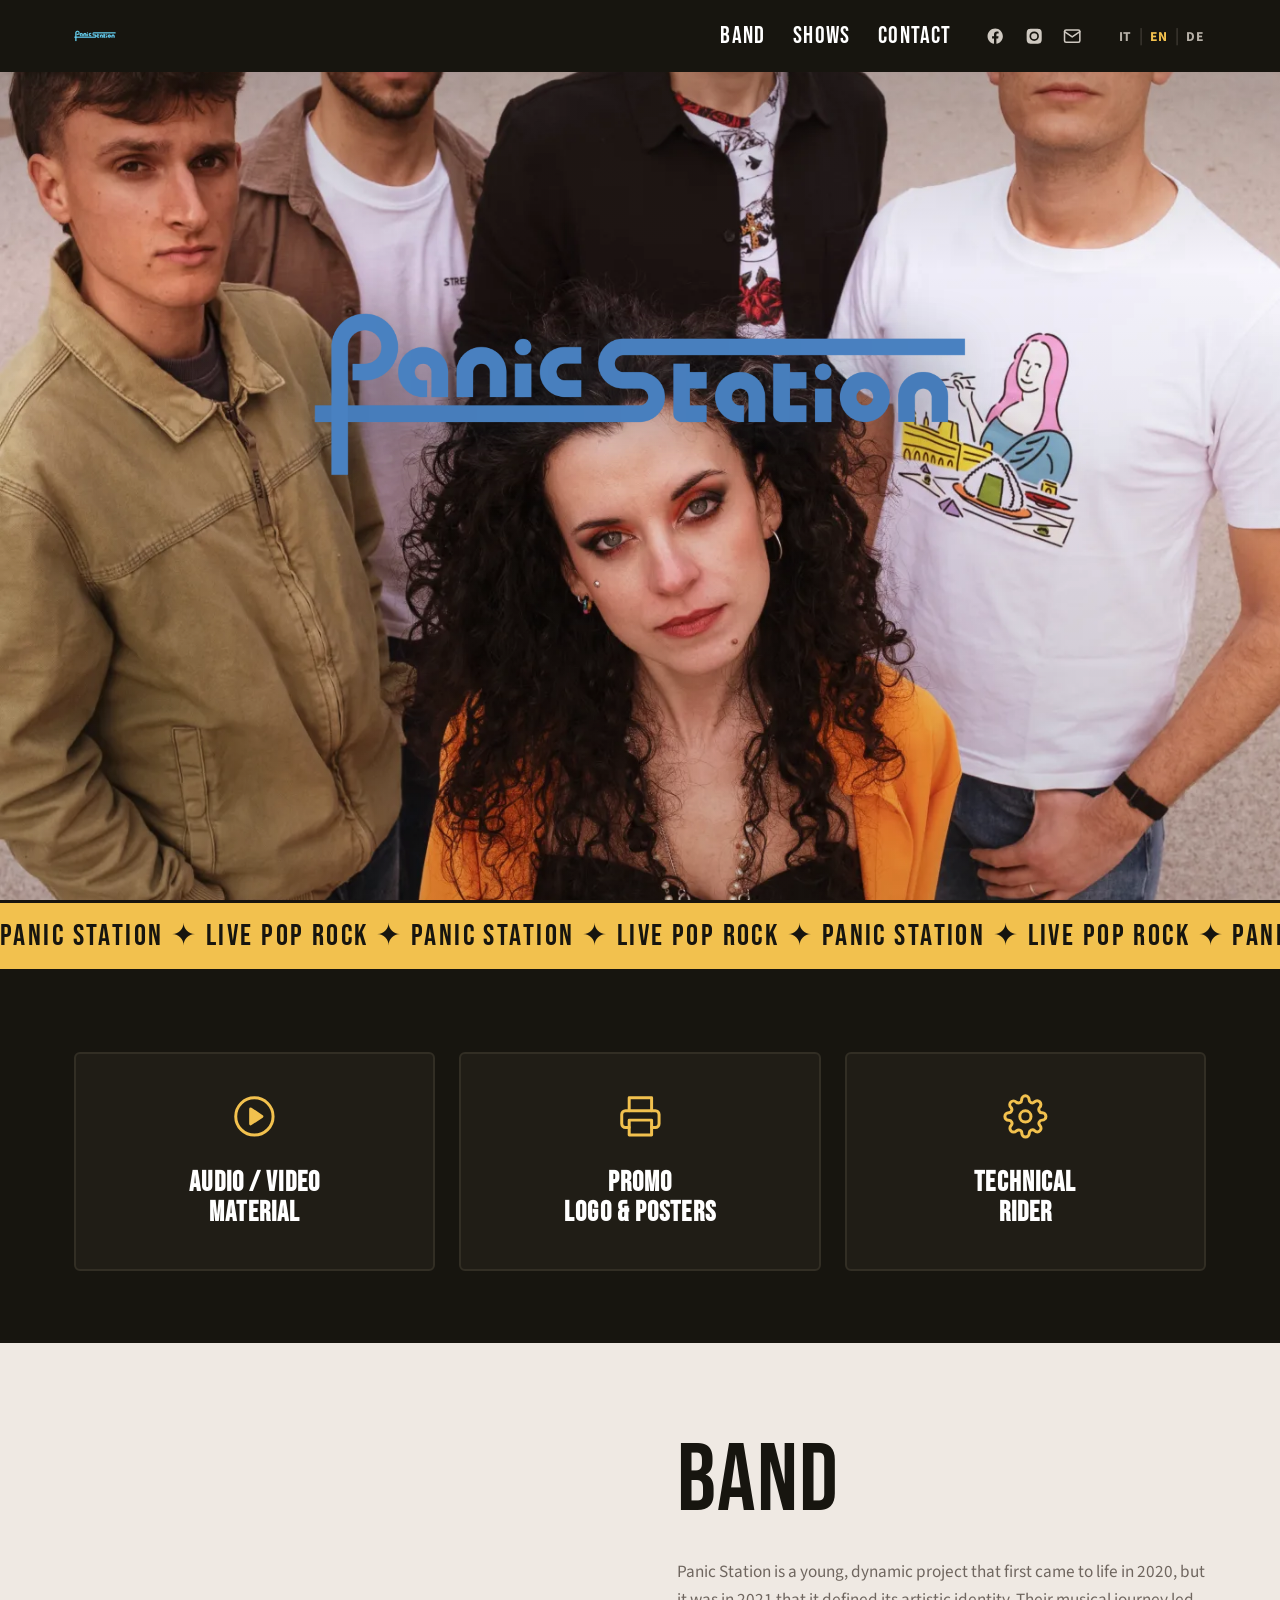
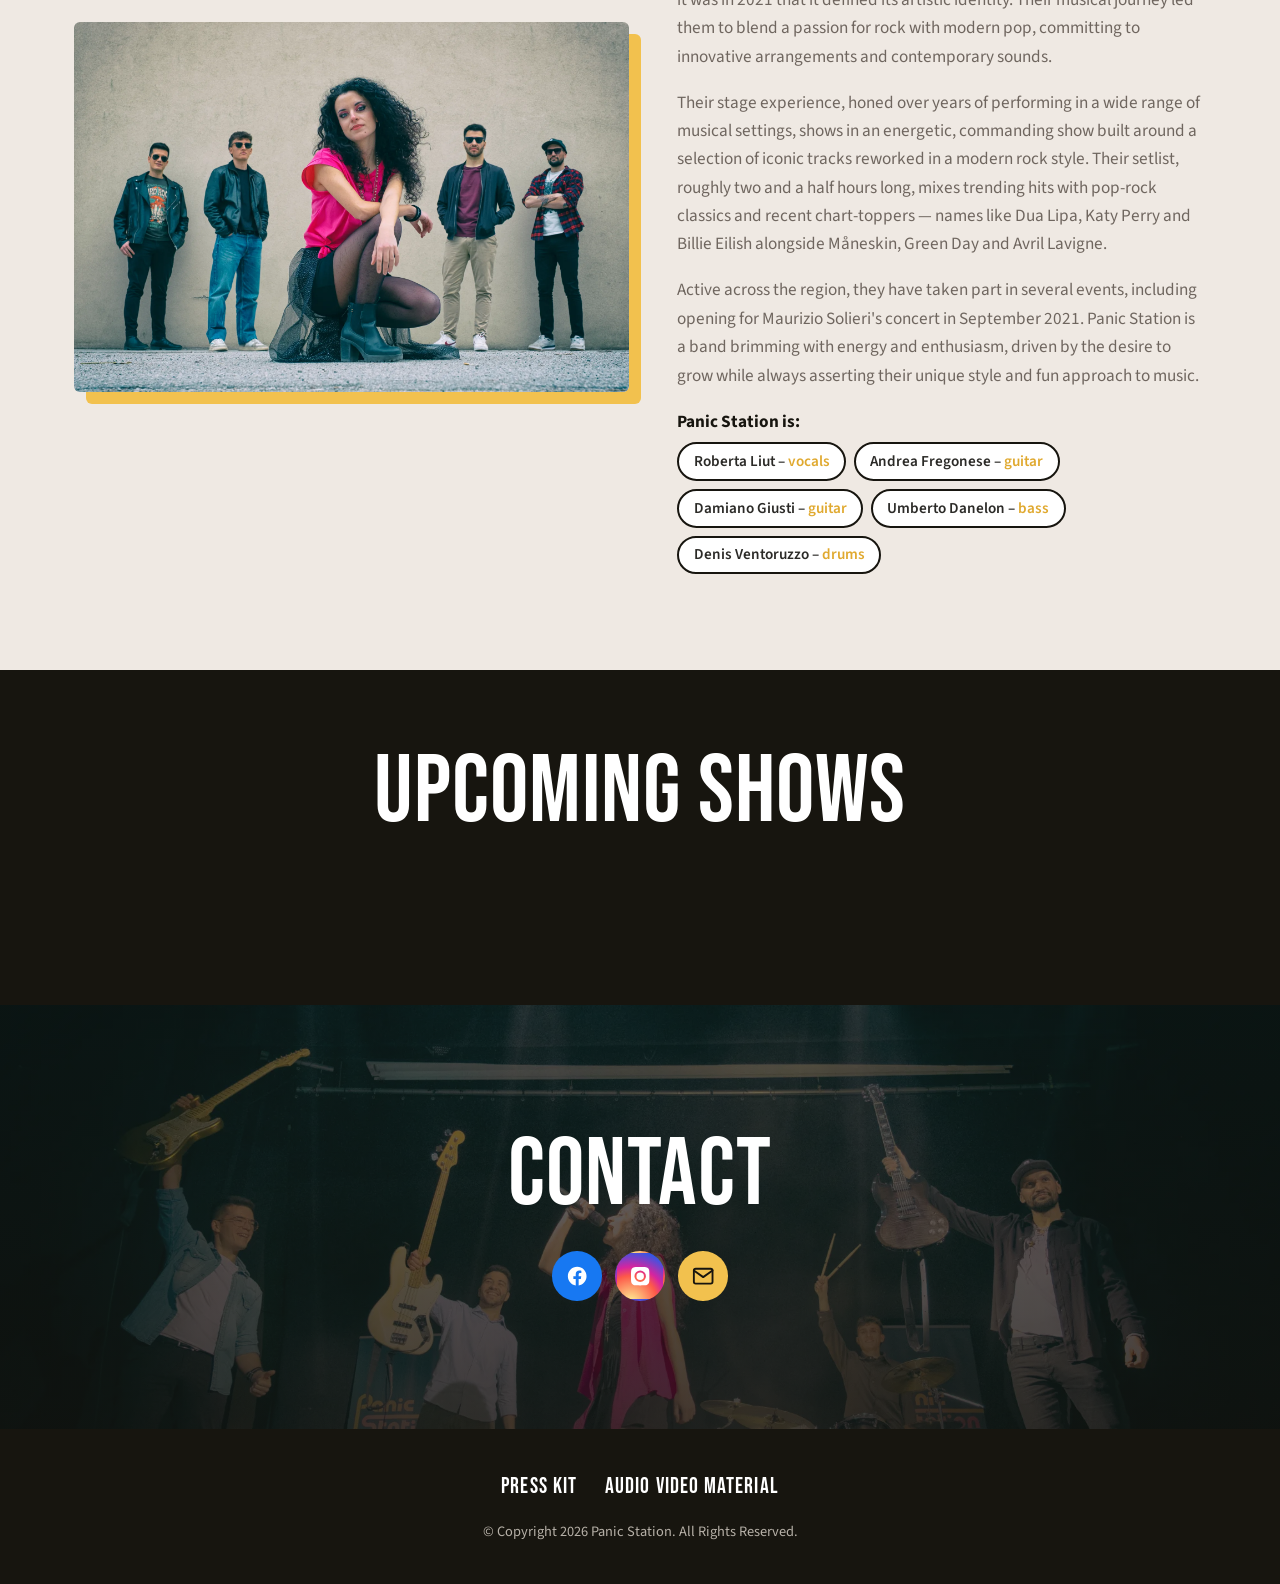
==== variant-b.html @ 22989e56 "feat(revamp): Variant B (Bold Dynamic) High-energy layout: dark ink sections with a yellow pop accen" ====
<!DOCTYPE html>
<html lang="it">
<head>
  <meta charset="UTF-8">
  <meta name="viewport" content="width=device-width, initial-scale=1, minimum-scale=1">
  <link rel="shortcut icon" href="assets/images/logo-2.png" type="image/x-icon">
  <title>Panic Station — Live Pop Rock Band</title>
  <meta name="description" data-i18n="meta.description" content="Sito web ufficiale di Panic Station - Live Pop Rock Band - San Vito Al Tagliamento (PN), Italia">

  <link rel="preconnect" href="https://fonts.googleapis.com">
  <link rel="preconnect" href="https://fonts.gstatic.com" crossorigin>
  <link rel="stylesheet" href="https://fonts.googleapis.com/css2?family=Bebas+Neue&family=Source+Sans+3:ital,wght@0,300;0,400;0,600;0,700;1,400&display=swap">

  <link rel="stylesheet" href="variant-b.css">
  <script defer src="translations.js"></script>
  <script defer src="script.js"></script>
</head>
<body class="vb">

  <header class="navbar" id="top">
    <div class="container navbar-inner">
      <a class="navbar-brand" href="#top" aria-label="Panic Station">
        <img src="assets/images/logo-blue.png" alt="Panic Station">
      </a>
      <button class="navbar-toggle" type="button" aria-controls="nav-menu" aria-expanded="false" aria-label="Menu">
        <span></span><span></span><span></span>
      </button>
      <nav class="navbar-menu" id="nav-menu">
        <ul class="nav-links">
          <li><a href="#band" data-i18n="nav.band">Band</a></li>
          <li><a href="#date" data-i18n="nav.dates">Date</a></li>
          <li><a href="#contattaci" data-i18n="nav.contact">Contattaci</a></li>
        </ul>
        <div class="nav-social">
          <a href="https://www.facebook.com/panicstation.live/" target="_blank" rel="noopener" aria-label="Facebook" data-icon="facebook"></a>
          <a href="https://www.instagram.com/panicstation.live/" target="_blank" rel="noopener" aria-label="Instagram" data-icon="instagram"></a>
          <a href="mailto:info@panicstation.it?subject=Contatto da sito web" aria-label="Email" data-icon="mail"></a>
        </div>
        <div class="lang-switch" role="group" aria-label="Language">
          <button type="button" data-lang="it">IT</button><span aria-hidden="true">|</span>
          <button type="button" data-lang="en">EN</button><span aria-hidden="true">|</span>
          <button type="button" data-lang="de">DE</button>
        </div>
      </nav>
    </div>
  </header>

  <!-- Hero -->
  <section class="hero" id="hero">
    <picture class="hero-bg">
      <source media="(orientation: portrait)" srcset="assets/images/copertina-mobile.webp">
      <img src="assets/images/copertina-desktop.webp" alt="Panic Station" fetchpriority="high">
    </picture>
    <div class="hero-scrim"></div>
    <img class="hero-logo" src="assets/images/logo-blue.png" alt="Panic Station">
  </section>

  <!-- Marquee -->
  <div class="marquee" aria-hidden="true">
    <div class="marquee-track">
      <span>PANIC STATION ✦ LIVE POP ROCK ✦ PANIC STATION ✦ LIVE POP ROCK ✦&nbsp;</span>
      <span>PANIC STATION ✦ LIVE POP ROCK ✦ PANIC STATION ✦ LIVE POP ROCK ✦&nbsp;</span>
    </div>
  </div>

  <!-- Quick links -->
  <section class="quick-links">
    <div class="container">
      <div class="cards">
        <a class="card" href="https://materiale.panicstation.it" target="_blank" rel="noopener" data-reveal>
          <span class="card-icon" data-icon="play"></span>
          <h3 class="card-title" data-i18n-html="cards.material">MATERIALE <br> AUDIO / VIDEO</h3>
        </a>
        <a class="card" href="https://drive.google.com/drive/folders/1IUiKf55fL4-iTd4FxjVwKEXodRz_qEDn" target="_blank" rel="noopener" data-reveal>
          <span class="card-icon" data-icon="print"></span>
          <h3 class="card-title" data-i18n-html="cards.ads">PUBBLICITÀ<br>LOGO E LOCANDINE</h3>
        </a>
        <a class="card" href="https://drive.google.com/file/d/1LFYhdl3VUo5XoUsHOWB9RDWOVeJ8-pVO/view?usp=drive_link" target="_blank" rel="noopener" data-reveal>
          <span class="card-icon" data-icon="gear"></span>
          <h3 class="card-title" data-i18n-html="cards.rider">RIDER <br> TECNICO</h3>
        </a>
      </div>
    </div>
  </section>

  <!-- Band -->
  <section class="band" id="band">
    <div class="container band-grid">
      <figure class="band-photo" data-reveal>
        <img src="assets/images/band.webp" alt="Panic Station" loading="lazy">
      </figure>
      <div class="band-text" data-reveal>
        <h2 class="section-title" data-i18n="band.heading">BAND</h2>
        <p data-i18n="band.p1">I Panic Station sono un progetto giovane e dinamico che ha visto la luce nel 2020, ma è nel 2021 che ha definito la propria identità artistica.</p>
        <p data-i18n="band.p2">La loro esperienza sul palco si riflette in uno spettacolo energico e imponente.</p>
        <p data-i18n="band.p3">Attivi sul territorio, hanno partecipato a diverse iniziative.</p>
        <p class="members-intro" data-i18n="band.membersIntro">I Panic Station sono:</p>
        <ul class="members">
          <li>Roberta Liut &ndash; <span data-i18n="role.vocals">voce</span></li>
          <li>Andrea Fregonese &ndash; <span data-i18n="role.guitar">chitarra</span></li>
          <li>Damiano Giusti &ndash; <span data-i18n="role.guitar">chitarra</span></li>
          <li>Umberto Danelon &ndash; <span data-i18n="role.bass">basso</span></li>
          <li>Denis Ventoruzzo &ndash; <span data-i18n="role.drums">batteria</span></li>
        </ul>
      </div>
    </div>
  </section>

  <!-- Gigs -->
  <section class="gigs" id="date">
    <div class="container" id="next_gigs">
      <div class="section-head" data-reveal>
        <h2 class="section-title" data-i18n="gigs.heading">Prossimi live</h2>
      </div>
    </div>
  </section>

  <!-- Contact -->
  <section class="contact" id="contattaci">
    <picture class="contact-bg">
      <img src="assets/images/footer.webp" alt="" loading="lazy">
    </picture>
    <div class="contact-scrim"></div>
    <div class="container">
      <h2 class="section-title center" data-i18n="contact.heading">CONTATTACI</h2>
      <div class="social-list">
        <a class="social-btn facebook" href="https://www.facebook.com/panicstation.live/" target="_blank" rel="noopener" aria-label="Facebook" data-icon="facebook"></a>
        <a class="social-btn instagram" href="https://www.instagram.com/panicstation.live/" target="_blank" rel="noopener" aria-label="Instagram" data-icon="instagram"></a>
        <a class="social-btn mail" href="mailto:info@panicstation.it?subject=Contatto da sito web" aria-label="Email" data-icon="mail"></a>
      </div>
    </div>
  </section>

  <footer class="footer">
    <div class="container">
      <ul class="foot-menu">
        <li><a href="https://drive.google.com/drive/folders/1IUiKf55fL4-iTd4FxjVwKEXodRz_qEDn?usp=share_link" target="_blank" rel="noopener" data-i18n="footer.presskit">Press Kit</a></li>
        <li><a href="https://drive.google.com/drive/folders/1xD4TLD-Ye0CXeigJcWnq_usWcgJmwk8P?usp=sharing" target="_blank" rel="noopener" data-i18n="footer.material">Materiale Audio Video</a></li>
      </ul>
      <p class="copyright" id="copyright_js"></p>
    </div>
  </footer>

</body>
</html>
---- variant-b.css ----
/* ===== Variant B — Bold Dynamic ===== */
/* Light greige base + high-contrast ink & yellow pop (jacket) */
:root {
  --sand: #efe9e3;
  --cream: #f7f4f0;
  --greige: #c3b8b1;
  --ink: #17150f;
  --ink-2: #2b2a27;
  --muted: #6f665f;
  --yellow: #f2c14e;
  --yellow-d: #e0a92f;
  --teal: #3e5552;
  --blue: #4278b0;
  --nav-h: 4.5rem;
  --fd: 'Bebas Neue', Impact, sans-serif;
  --fb: 'Source Sans 3', -apple-system, Segoe UI, Roboto, sans-serif;
}

*, *::before, *::after { box-sizing: border-box; }
html { scroll-behavior: smooth; }
body { margin: 0; font-family: var(--fb); font-size: 1.075rem; line-height: 1.65; color: var(--ink-2); background: var(--sand); -webkit-font-smoothing: antialiased; }
a { color: inherit; text-decoration: none; }
img { max-width: 100%; display: block; }
.container { width: 100%; max-width: 1180px; margin: 0 auto; padding: 0 1.5rem; }

.section-title {
  font-family: var(--fd); font-weight: 400;
  font-size: clamp(3rem, 8vw, 6rem);
  line-height: .9; letter-spacing: .01em; margin: 0 0 2rem; color: var(--ink);
  text-transform: uppercase;
}
.section-title mark, .section-title .hl { background: var(--yellow); color: var(--ink); padding: 0 .15em; }
.section-title.center { text-align: center; }

[data-reveal] { opacity: 0; transform: translateY(30px) scale(.99); transition: opacity .6s ease, transform .6s cubic-bezier(.2,.8,.2,1); }
[data-reveal].is-visible { opacity: 1; transform: none; }

/* ===== Navbar ===== */
.navbar { position: fixed; inset: 0 0 auto 0; z-index: 100; background: var(--ink); }
.navbar-inner { display: flex; align-items: center; gap: 1rem; min-height: var(--nav-h); }
.navbar-brand img { height: 1.85rem; width: auto; filter: brightness(1.7) saturate(1.2); }
.navbar-menu { display: flex; align-items: center; gap: 1.75rem; margin-left: auto; }
.nav-links { display: flex; gap: 1.75rem; list-style: none; margin: 0; padding: 0; }
.nav-links a { font-family: var(--fd); font-size: 1.5rem; letter-spacing: .05em; color: #fff; transition: color .2s; }
.nav-links a:hover { color: var(--yellow); }
.nav-social { display: flex; gap: .4rem; }
.nav-social a { width: 2rem; height: 2rem; display: grid; place-items: center; color: #cfc9c1; transition: color .2s; }
.nav-social a:hover { color: var(--yellow); }
.nav-social svg { width: 1.15rem; height: 1.15rem; }
.lang-switch { display: flex; align-items: center; gap: .3rem; }
.lang-switch button { background: none; border: none; cursor: pointer; color: #b7b1a8; font-family: var(--fb); font-weight: 700; font-size: .85rem; letter-spacing: .05em; padding: .1rem .15rem; }
.lang-switch button.active { color: var(--yellow); }
.lang-switch span { color: #4a463f; }
.navbar-toggle { display: none; margin-left: auto; background: none; border: none; cursor: pointer; padding: .5rem; }
.navbar-toggle span { display: block; width: 26px; height: 2px; margin: 5px 0; background: #fff; transition: .3s; }

/* ===== Hero (angled bottom cut) ===== */
.hero { position: relative; height: 100svh; min-height: 560px; overflow: hidden; background: var(--greige); }
.hero-bg, .hero-bg img { position: absolute; inset: 0; width: 100%; height: 100%; }
.hero-bg img { object-fit: cover; object-position: center 32%; }
.hero-scrim { position: absolute; inset: 0; background: linear-gradient(180deg, rgba(23,21,15,.28), rgba(23,21,15,0) 30%, rgba(23,21,15,.15)); }
.hero-logo { position: absolute; left: 50%; top: 18%; transform: translateX(-50%); width: min(74%, 660px); z-index: 2; filter: drop-shadow(0 8px 26px rgba(20,40,60,.35)); }

/* ===== Marquee ===== */
.marquee { background: var(--yellow); overflow: hidden; border-top: 3px solid var(--ink); border-bottom: 3px solid var(--ink); }
.marquee-track { display: flex; width: max-content; animation: scroll-x 22s linear infinite; }
.marquee-track span { font-family: var(--fd); font-size: 1.9rem; letter-spacing: .08em; color: var(--ink); padding: .5rem 0; white-space: nowrap; }
@keyframes scroll-x { to { transform: translateX(-50%); } }
@media (prefers-reduced-motion: reduce) { .marquee-track { animation: none; } }

/* ===== Quick links (bold cards, diagonal top) ===== */
.quick-links { background: var(--ink); padding: 5rem 0 4.5rem; }
.cards { display: grid; grid-template-columns: repeat(3, 1fr); gap: 1.5rem; }
.card {
  background: #201d16;
  border: 2px solid #322e24;
  border-radius: 6px;
  padding: 2.5rem 1.5rem;
  text-align: center;
  transition: transform .25s, border-color .25s, background .25s;
}
.card:hover { transform: translateY(-8px) rotate(-1deg); border-color: var(--yellow); background: #24211a; }
.card-icon { color: var(--yellow); display: inline-flex; }
.card-icon svg { width: 2.8rem; height: 2.8rem; stroke-width: 1.6; }
.card-title { margin: 1.2rem 0 0; font-family: var(--fd); font-size: 1.75rem; letter-spacing: .04em; line-height: 1.1; color: #fff; }

/* ===== Band (diagonal split) ===== */
.band { background: var(--sand); padding: 6rem 0; }
.band-grid { display: grid; grid-template-columns: 1.05fr 1fr; gap: 3rem; align-items: center; }
.band-photo { margin: 0; border-radius: 6px; overflow: hidden; box-shadow: 12px 12px 0 var(--yellow); }
.band-photo img { width: 100%; object-fit: cover; }
.band-text p { margin: 0 0 1.1rem; color: var(--muted); }
.band-text .members-intro { color: var(--ink); font-weight: 700; margin-bottom: .4rem; }
.members { list-style: none; margin: 0; padding: 0; display: flex; flex-wrap: wrap; gap: .5rem; }
.members li { background: #fff; border: 2px solid var(--ink); border-radius: 999px; padding: .3rem .9rem; font-weight: 600; font-size: .95rem; }
.members li span { color: var(--yellow-d); }

/* ===== Gigs (ticket cards) ===== */
.gigs { background: var(--ink); padding: 5rem 0 6rem; }
.section-head { text-align: center; margin-bottom: 2.5rem; }
.gigs .section-title { color: #fff; }
#next_gigs { display: grid; gap: 1.5rem; }
#next_gigs .section-head { grid-column: 1 / -1; }
.gig-card {
  position: relative;
  background: var(--yellow);
  color: var(--ink);
  border-radius: 8px;
  padding: 2rem 2.25rem;
  overflow: hidden;
  transition: transform .25s;
}
.gig-card::before, .gig-card::after {
  content: ""; position: absolute; top: 50%; width: 24px; height: 24px;
  background: var(--ink); border-radius: 50%; transform: translateY(-50%);
}
.gig-card::before { left: -12px; }
.gig-card::after { right: -12px; }
.gig-card:hover { transform: translateY(-4px) scale(1.01); }
.gig-top { display: flex; justify-content: space-between; align-items: baseline; gap: 1rem; flex-wrap: wrap; border-bottom: 2px dashed rgba(23,21,15,.35); padding-bottom: .75rem; }
.gig-date { font-family: var(--fd); font-size: 2.6rem; letter-spacing: .02em; margin: 0; }
.gig-name { font-family: var(--fd); font-size: 2.6rem; letter-spacing: .02em; margin: 0; color: #7a1f52; text-align: right; }
.gig-location { margin: .9rem 0 0; font-weight: 600; }
.gig-cta { margin-top: 1rem; }
.gig-cta a { display: inline-flex; align-items: center; gap: .4rem; font-weight: 700; color: var(--ink); }
.gig-cta u { text-decoration: none; border-bottom: 2px solid var(--ink); }

/* ===== Contact ===== */
.contact { position: relative; padding: 8rem 0; overflow: hidden; }
.contact-bg, .contact-bg img { position: absolute; inset: 0; width: 100%; height: 100%; }
.contact-bg img { object-fit: cover; object-position: center 30%; }
.contact-scrim { position: absolute; inset: 0; background: linear-gradient(180deg, rgba(18,16,12,.55), rgba(18,16,12,.8)); }
.contact .container { position: relative; z-index: 2; text-align: center; }
.contact .section-title { color: #fff; }
.social-list { display: flex; justify-content: center; gap: .85rem; margin-top: 1.5rem; }
.social-btn { width: 3.1rem; height: 3.1rem; border-radius: 50%; display: grid; place-items: center; color: #fff; border: 2px solid transparent; transition: transform .2s, filter .2s; }
.social-btn:hover { transform: translateY(-4px) rotate(6deg); filter: brightness(1.08); }
.social-btn svg { width: 1.4rem; height: 1.4rem; }
.social-btn.facebook { background: #1778f2; }
.social-btn.instagram { background: radial-gradient(circle at 30% 107%, #fdf497 0%, #fd5949 45%, #d6249f 60%, #285AEB 90%); }
.social-btn.mail { background: var(--yellow); color: var(--ink); }

/* ===== Footer ===== */
.footer { background: var(--ink); padding: 2.5rem 0; text-align: center; }
.foot-menu { display: flex; justify-content: center; gap: 1.75rem; flex-wrap: wrap; list-style: none; margin: 0 0 1rem; padding: 0; }
.foot-menu a { font-family: var(--fd); font-size: 1.35rem; letter-spacing: .05em; color: #fff; transition: color .2s; }
.foot-menu a:hover { color: var(--yellow); }
.copyright { margin: 0; font-size: .9rem; color: #b7b1a8; }

[id] { scroll-margin-top: var(--nav-h); }

/* ===== Responsive ===== */
@media (min-width: 720px) { #next_gigs { grid-template-columns: 1fr 1fr; } #next_gigs .gig-card:only-of-type { grid-column: 1 / -1; } }
@media (max-width: 900px) {
  .cards { grid-template-columns: 1fr; max-width: 420px; margin: 0 auto; }
  .band-grid { grid-template-columns: 1fr; gap: 2.5rem; }
  .band-photo { order: -1; box-shadow: 8px 8px 0 var(--yellow); }
}
@media (max-width: 768px) {
  .navbar-toggle { display: block; }
  .navbar-menu { position: fixed; inset: var(--nav-h) 0 auto 0; flex-direction: column; align-items: flex-start; gap: 1.1rem; background: var(--ink); padding: 1.5rem; transform: translateY(-160%); transition: transform .3s ease; }
  .navbar-menu.open { transform: translateY(0); }
  .nav-links { flex-direction: column; gap: 1rem; width: 100%; }
  .hero-logo { top: 15%; width: 84%; }
  .gig-name { text-align: left; font-size: 2.1rem; }
  .gig-date { font-size: 2.1rem; }
  .marquee-track span { font-size: 1.5rem; }
}
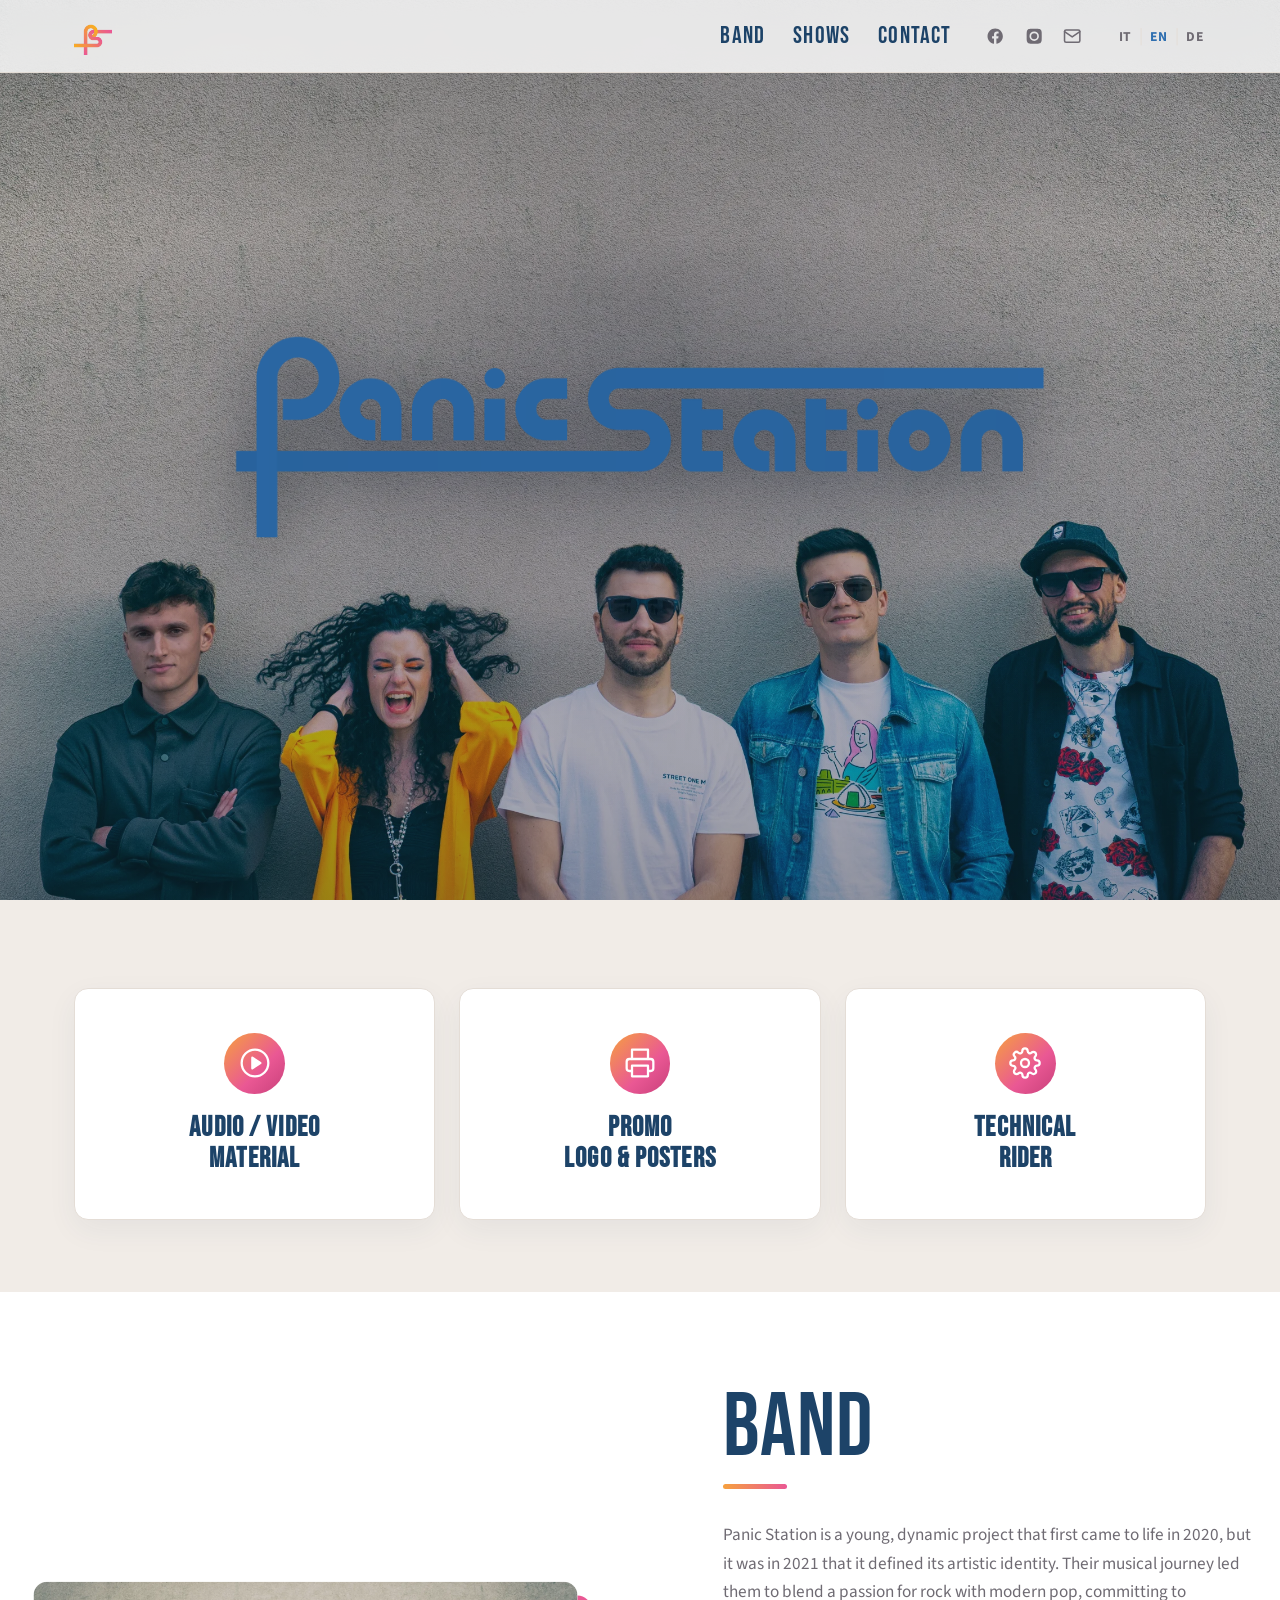
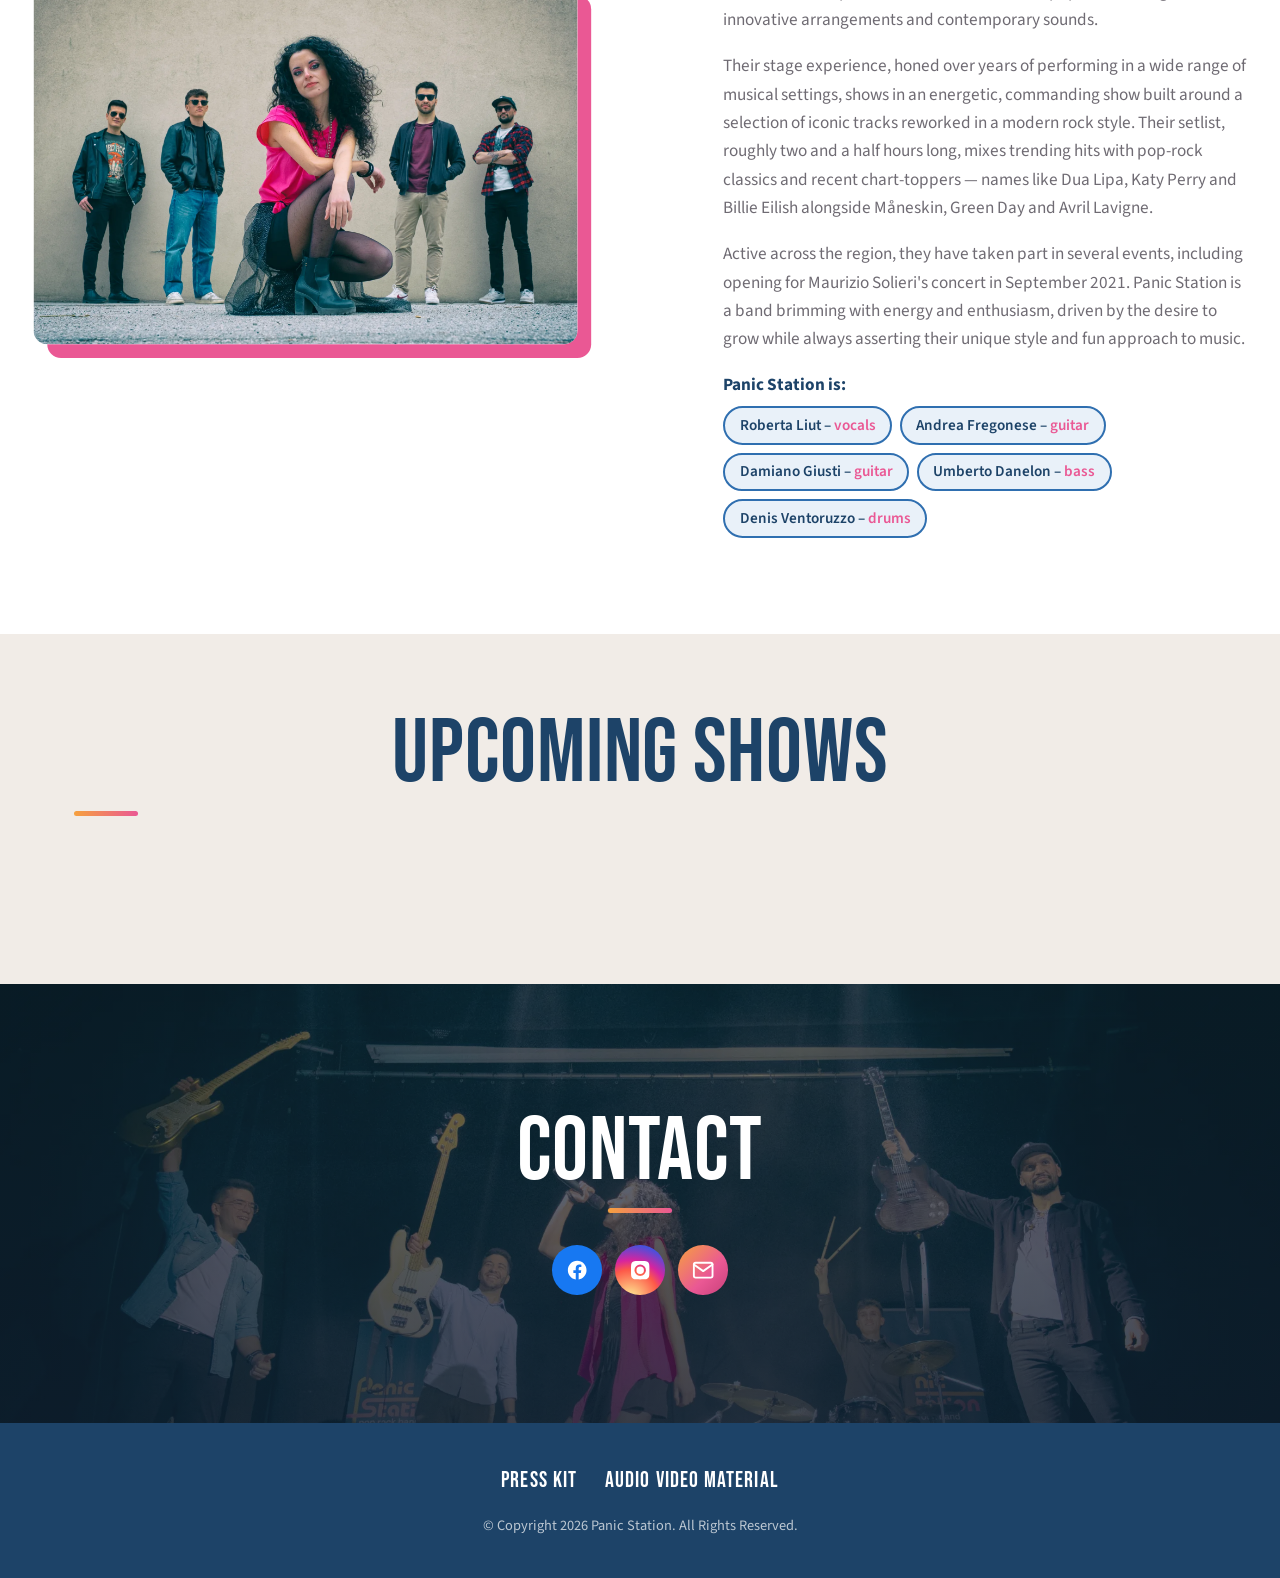
==== commit 834578d3: "feat(revamp): refine Variant B per feedback Lighter, blue-forward palette keeping the old brand blue" ====
--- a/variant-b.html
+++ b/variant-b.html
@@ -20,7 +20,7 @@
   <header class="navbar" id="top">
     <div class="container navbar-inner">
       <a class="navbar-brand" href="#top" aria-label="Panic Station">
-        <img src="assets/images/logo-blue.png" alt="Panic Station">
+        <img src="assets/images/logo-2.png" alt="Panic Station">
       </a>
       <button class="navbar-toggle" type="button" aria-controls="nav-menu" aria-expanded="false" aria-label="Menu">
         <span></span><span></span><span></span>
@@ -54,14 +54,6 @@
     <div class="hero-scrim"></div>
     <img class="hero-logo" src="assets/images/logo-blue.png" alt="Panic Station">
   </section>
-
-  <!-- Marquee -->
-  <div class="marquee" aria-hidden="true">
-    <div class="marquee-track">
-      <span>PANIC STATION ✦ LIVE POP ROCK ✦ PANIC STATION ✦ LIVE POP ROCK ✦&nbsp;</span>
-      <span>PANIC STATION ✦ LIVE POP ROCK ✦ PANIC STATION ✦ LIVE POP ROCK ✦&nbsp;</span>
-    </div>
-  </div>
 
   <!-- Quick links -->
   <section class="quick-links">
@@ -122,8 +114,8 @@
     </picture>
     <div class="contact-scrim"></div>
     <div class="container">
-      <h2 class="section-title center" data-i18n="contact.heading">CONTATTACI</h2>
-      <div class="social-list">
+      <h2 class="section-title center" data-i18n="contact.heading" data-reveal>CONTATTACI</h2>
+      <div class="social-list" data-reveal>
         <a class="social-btn facebook" href="https://www.facebook.com/panicstation.live/" target="_blank" rel="noopener" aria-label="Facebook" data-icon="facebook"></a>
         <a class="social-btn instagram" href="https://www.instagram.com/panicstation.live/" target="_blank" rel="noopener" aria-label="Instagram" data-icon="instagram"></a>
         <a class="social-btn mail" href="mailto:info@panicstation.it?subject=Contatto da sito web" aria-label="Email" data-icon="mail"></a>
--- a/variant-b.css
+++ b/variant-b.css
@@ -1,16 +1,20 @@
-/* ===== Variant B — Bold Dynamic ===== */
-/* Light greige base + high-contrast ink & yellow pop (jacket) */
+/* ===== Variant B — Bold Dynamic (light, blue-forward, warm pops) ===== */
+/* Brand blue heritage (old site) + logo-2 gradient (orange/pink/yellow) as accents */
 :root {
-  --sand: #efe9e3;
-  --cream: #f7f4f0;
+  --sand: #f1ece7;
+  --cream: #ffffff;
   --greige: #c3b8b1;
-  --ink: #17150f;
-  --ink-2: #2b2a27;
-  --muted: #6f665f;
-  --yellow: #f2c14e;
-  --yellow-d: #e0a92f;
-  --teal: #3e5552;
-  --blue: #4278b0;
+  --line: #e4ddd6;
+  --ink: #26272e;
+  --muted: #6f6b73;
+  --blue: #2f6fb0;        /* brand blue (accents/links) */
+  --blue-ink: #1d4368;    /* deep blue (headings/footer) */
+  --blue-soft: #e9f1f9;
+  --pink: #ea5894;        /* old brand pink / logo */
+  --orange: #f6893f;      /* logo */
+  --yellow: #f2c14e;      /* jacket / logo */
+  --grad: linear-gradient(90deg, #f6a13e 0%, #ea5894 100%);
+  --grad-d: linear-gradient(135deg, #f6a13e 0%, #ea5894 60%, #c8407a 100%);
   --nav-h: 4.5rem;
   --fd: 'Bebas Neue', Impact, sans-serif;
   --fb: 'Source Sans 3', -apple-system, Segoe UI, Roboto, sans-serif;
@@ -18,134 +22,143 @@
 
 *, *::before, *::after { box-sizing: border-box; }
 html { scroll-behavior: smooth; }
-body { margin: 0; font-family: var(--fb); font-size: 1.075rem; line-height: 1.65; color: var(--ink-2); background: var(--sand); -webkit-font-smoothing: antialiased; }
+body { margin: 0; font-family: var(--fb); font-size: 1.075rem; line-height: 1.65; color: var(--ink); background: var(--sand); -webkit-font-smoothing: antialiased; }
 a { color: inherit; text-decoration: none; }
 img { max-width: 100%; display: block; }
 .container { width: 100%; max-width: 1180px; margin: 0 auto; padding: 0 1.5rem; }
 
 .section-title {
   font-family: var(--fd); font-weight: 400;
-  font-size: clamp(3rem, 8vw, 6rem);
-  line-height: .9; letter-spacing: .01em; margin: 0 0 2rem; color: var(--ink);
-  text-transform: uppercase;
+  font-size: clamp(3rem, 8vw, 5.6rem);
+  line-height: .9; letter-spacing: .01em; margin: 0 0 2rem; color: var(--blue-ink);
+  text-transform: uppercase; position: relative;
 }
-.section-title mark, .section-title .hl { background: var(--yellow); color: var(--ink); padding: 0 .15em; }
+.section-title::after { content: ""; display: block; width: 4rem; height: 5px; margin-top: 1rem; background: var(--grad); border-radius: 3px; }
 .section-title.center { text-align: center; }
+.section-title.center::after { margin-left: auto; margin-right: auto; }
 
-[data-reveal] { opacity: 0; transform: translateY(30px) scale(.99); transition: opacity .6s ease, transform .6s cubic-bezier(.2,.8,.2,1); }
+/* ===== Scroll animations ===== */
+[data-reveal] { opacity: 0; transform: translateY(34px); transition: opacity .7s ease, transform .7s cubic-bezier(.2,.8,.2,1); }
 [data-reveal].is-visible { opacity: 1; transform: none; }
+.band-photo[data-reveal] { transform: translateX(-46px) scale(.98); }
+.band-text[data-reveal]  { transform: translateX(46px); }
+.cards [data-reveal].is-visible { transition-delay: 0s; }
+.cards a:nth-child(1)[data-reveal] { transition-delay: .05s; }
+.cards a:nth-child(2)[data-reveal] { transition-delay: .16s; }
+.cards a:nth-child(3)[data-reveal] { transition-delay: .27s; }
+@media (prefers-reduced-motion: reduce) { [data-reveal] { opacity: 1 !important; transform: none !important; } }
 
 /* ===== Navbar ===== */
-.navbar { position: fixed; inset: 0 0 auto 0; z-index: 100; background: var(--ink); }
+.navbar { position: fixed; inset: 0 0 auto 0; z-index: 100; background: rgba(255,255,255,.82); backdrop-filter: saturate(150%) blur(12px); border-bottom: 1px solid var(--line); }
 .navbar-inner { display: flex; align-items: center; gap: 1rem; min-height: var(--nav-h); }
-.navbar-brand img { height: 1.85rem; width: auto; filter: brightness(1.7) saturate(1.2); }
+.navbar-brand img { height: 2.4rem; width: auto; }
 .navbar-menu { display: flex; align-items: center; gap: 1.75rem; margin-left: auto; }
 .nav-links { display: flex; gap: 1.75rem; list-style: none; margin: 0; padding: 0; }
-.nav-links a { font-family: var(--fd); font-size: 1.5rem; letter-spacing: .05em; color: #fff; transition: color .2s; }
-.nav-links a:hover { color: var(--yellow); }
+.nav-links a { font-family: var(--fd); font-size: 1.5rem; letter-spacing: .05em; color: var(--blue-ink); transition: color .2s; }
+.nav-links a:hover { color: var(--pink); }
 .nav-social { display: flex; gap: .4rem; }
-.nav-social a { width: 2rem; height: 2rem; display: grid; place-items: center; color: #cfc9c1; transition: color .2s; }
-.nav-social a:hover { color: var(--yellow); }
+.nav-social a { width: 2rem; height: 2rem; display: grid; place-items: center; color: var(--muted); transition: color .2s; }
+.nav-social a:hover { color: var(--pink); }
 .nav-social svg { width: 1.15rem; height: 1.15rem; }
 .lang-switch { display: flex; align-items: center; gap: .3rem; }
-.lang-switch button { background: none; border: none; cursor: pointer; color: #b7b1a8; font-family: var(--fb); font-weight: 700; font-size: .85rem; letter-spacing: .05em; padding: .1rem .15rem; }
-.lang-switch button.active { color: var(--yellow); }
-.lang-switch span { color: #4a463f; }
+.lang-switch button { background: none; border: none; cursor: pointer; color: var(--muted); font-family: var(--fb); font-weight: 700; font-size: .85rem; letter-spacing: .05em; padding: .1rem .15rem; }
+.lang-switch button.active { color: var(--blue); }
+.lang-switch span { color: var(--line); }
 .navbar-toggle { display: none; margin-left: auto; background: none; border: none; cursor: pointer; padding: .5rem; }
-.navbar-toggle span { display: block; width: 26px; height: 2px; margin: 5px 0; background: #fff; transition: .3s; }
+.navbar-toggle span { display: block; width: 26px; height: 2px; margin: 5px 0; background: var(--blue-ink); transition: .3s; }
 
-/* ===== Hero (angled bottom cut) ===== */
+/* ===== Hero ===== */
 .hero { position: relative; height: 100svh; min-height: 560px; overflow: hidden; background: var(--greige); }
 .hero-bg, .hero-bg img { position: absolute; inset: 0; width: 100%; height: 100%; }
-.hero-bg img { object-fit: cover; object-position: center 32%; }
-.hero-scrim { position: absolute; inset: 0; background: linear-gradient(180deg, rgba(23,21,15,.28), rgba(23,21,15,0) 30%, rgba(23,21,15,.15)); }
-.hero-logo { position: absolute; left: 50%; top: 18%; transform: translateX(-50%); width: min(74%, 660px); z-index: 2; filter: drop-shadow(0 8px 26px rgba(20,40,60,.35)); }
+.hero-bg img { object-fit: cover; object-position: center 30%; }
+/* darker overlay for logo contrast (radial focus + bottom sink) */
+.hero-scrim {
+  position: absolute; inset: 0;
+  background:
+    radial-gradient(120% 80% at 50% 34%, rgba(15,28,45,.42) 0%, rgba(15,28,45,.12) 45%, rgba(15,28,45,0) 70%),
+    linear-gradient(180deg, rgba(15,28,45,.30) 0%, rgba(15,28,45,0) 26%, rgba(15,28,45,.42) 100%);
+}
+.hero-logo {
+  position: absolute; left: 50%; top: 50%; transform: translate(-50%,-52%);
+  width: min(82%, 820px); height: auto; z-index: 2;
+  filter: drop-shadow(0 10px 30px rgba(8,20,35,.5));
+  animation: heroPop 1s cubic-bezier(.2,.8,.2,1) both;
+}
+@keyframes heroPop { from { opacity: 0; transform: translate(-50%,-46%) scale(.94); } to { opacity: 1; transform: translate(-50%,-52%) scale(1); } }
 
-/* ===== Marquee ===== */
-.marquee { background: var(--yellow); overflow: hidden; border-top: 3px solid var(--ink); border-bottom: 3px solid var(--ink); }
-.marquee-track { display: flex; width: max-content; animation: scroll-x 22s linear infinite; }
-.marquee-track span { font-family: var(--fd); font-size: 1.9rem; letter-spacing: .08em; color: var(--ink); padding: .5rem 0; white-space: nowrap; }
-@keyframes scroll-x { to { transform: translateX(-50%); } }
-@media (prefers-reduced-motion: reduce) { .marquee-track { animation: none; } }
-
-/* ===== Quick links (bold cards, diagonal top) ===== */
-.quick-links { background: var(--ink); padding: 5rem 0 4.5rem; }
+/* ===== Quick links ===== */
+.quick-links { background: var(--sand); padding: 5.5rem 0 4.5rem; }
 .cards { display: grid; grid-template-columns: repeat(3, 1fr); gap: 1.5rem; }
 .card {
-  background: #201d16;
-  border: 2px solid #322e24;
-  border-radius: 6px;
-  padding: 2.5rem 1.5rem;
-  text-align: center;
-  transition: transform .25s, border-color .25s, background .25s;
+  background: var(--cream); border: 1px solid var(--line); border-radius: 14px;
+  padding: 2.75rem 1.5rem; text-align: center;
+  box-shadow: 0 10px 30px rgba(29,67,104,.06);
+  transition: transform .25s, box-shadow .25s;
 }
-.card:hover { transform: translateY(-8px) rotate(-1deg); border-color: var(--yellow); background: #24211a; }
-.card-icon { color: var(--yellow); display: inline-flex; }
-.card-icon svg { width: 2.8rem; height: 2.8rem; stroke-width: 1.6; }
-.card-title { margin: 1.2rem 0 0; font-family: var(--fd); font-size: 1.75rem; letter-spacing: .04em; line-height: 1.1; color: #fff; }
+.card:hover { transform: translateY(-10px) rotate(-1.2deg); box-shadow: 0 22px 46px rgba(234,88,148,.20); }
+.card-icon { display: inline-grid; place-items: center; width: 3.8rem; height: 3.8rem; border-radius: 50%; color: #fff; background: var(--grad-d); }
+.card-icon svg { width: 2rem; height: 2rem; stroke-width: 1.7; }
+.card-title { margin: 1.2rem 0 0; font-family: var(--fd); font-size: 1.75rem; letter-spacing: .04em; line-height: 1.1; color: var(--blue-ink); }
 
-/* ===== Band (diagonal split) ===== */
-.band { background: var(--sand); padding: 6rem 0; }
+/* ===== Band (split slide-in) ===== */
+.band { background: var(--cream); padding: 6rem 0; }
 .band-grid { display: grid; grid-template-columns: 1.05fr 1fr; gap: 3rem; align-items: center; }
-.band-photo { margin: 0; border-radius: 6px; overflow: hidden; box-shadow: 12px 12px 0 var(--yellow); }
+.band-photo { margin: 0; border-radius: 14px; overflow: hidden; box-shadow: 14px 14px 0 var(--pink); }
 .band-photo img { width: 100%; object-fit: cover; }
 .band-text p { margin: 0 0 1.1rem; color: var(--muted); }
-.band-text .members-intro { color: var(--ink); font-weight: 700; margin-bottom: .4rem; }
+.band-text .members-intro { color: var(--blue-ink); font-weight: 700; margin-bottom: .4rem; }
 .members { list-style: none; margin: 0; padding: 0; display: flex; flex-wrap: wrap; gap: .5rem; }
-.members li { background: #fff; border: 2px solid var(--ink); border-radius: 999px; padding: .3rem .9rem; font-weight: 600; font-size: .95rem; }
-.members li span { color: var(--yellow-d); }
+.members li { background: var(--blue-soft); border: 2px solid var(--blue); border-radius: 999px; padding: .3rem .9rem; font-weight: 600; font-size: .95rem; color: var(--blue-ink); }
+.members li span { color: var(--pink); }
 
-/* ===== Gigs (ticket cards) ===== */
-.gigs { background: var(--ink); padding: 5rem 0 6rem; }
+/* ===== Gigs (ticket cards, animate on render) ===== */
+.gigs { background: var(--sand); padding: 5rem 0 6rem; }
 .section-head { text-align: center; margin-bottom: 2.5rem; }
-.gigs .section-title { color: #fff; }
-#next_gigs { display: grid; gap: 1.5rem; }
+#next_gigs { display: grid; gap: 1.75rem; }
 #next_gigs .section-head { grid-column: 1 / -1; }
 .gig-card {
-  position: relative;
-  background: var(--yellow);
-  color: var(--ink);
-  border-radius: 8px;
-  padding: 2rem 2.25rem;
-  overflow: hidden;
-  transition: transform .25s;
+  position: relative; background: var(--cream); color: var(--ink);
+  border-radius: 12px; padding: 0; overflow: hidden;
+  box-shadow: 0 12px 30px rgba(29,67,104,.10);
+  transition: transform .25s, box-shadow .25s;
+  animation: fadeUp .6s both;
 }
-.gig-card::before, .gig-card::after {
-  content: ""; position: absolute; top: 50%; width: 24px; height: 24px;
-  background: var(--ink); border-radius: 50%; transform: translateY(-50%);
-}
-.gig-card::before { left: -12px; }
-.gig-card::after { right: -12px; }
-.gig-card:hover { transform: translateY(-4px) scale(1.01); }
-.gig-top { display: flex; justify-content: space-between; align-items: baseline; gap: 1rem; flex-wrap: wrap; border-bottom: 2px dashed rgba(23,21,15,.35); padding-bottom: .75rem; }
-.gig-date { font-family: var(--fd); font-size: 2.6rem; letter-spacing: .02em; margin: 0; }
-.gig-name { font-family: var(--fd); font-size: 2.6rem; letter-spacing: .02em; margin: 0; color: #7a1f52; text-align: right; }
-.gig-location { margin: .9rem 0 0; font-weight: 600; }
-.gig-cta { margin-top: 1rem; }
-.gig-cta a { display: inline-flex; align-items: center; gap: .4rem; font-weight: 700; color: var(--ink); }
-.gig-cta u { text-decoration: none; border-bottom: 2px solid var(--ink); }
+#next_gigs > div:nth-child(2) .gig-card { animation-delay: .05s; }
+#next_gigs > div:nth-child(3) .gig-card { animation-delay: .15s; }
+#next_gigs > div:nth-child(4) .gig-card { animation-delay: .25s; }
+@keyframes fadeUp { from { opacity: 0; transform: translateY(28px); } to { opacity: 1; transform: none; } }
+.gig-card:hover { transform: translateY(-6px) scale(1.01); box-shadow: 0 20px 42px rgba(234,88,148,.20); }
+.gig-card::before, .gig-card::after { content: ""; position: absolute; top: 3.4rem; width: 22px; height: 22px; background: var(--sand); border-radius: 50%; transform: translateY(-50%); z-index: 2; }
+.gig-card::before { left: -11px; } .gig-card::after { right: -11px; }
+.gig-top { display: flex; justify-content: space-between; align-items: baseline; gap: 1rem; flex-wrap: wrap; background: var(--grad-d); color: #fff; padding: 1.35rem 2rem; }
+.gig-date { font-family: var(--fd); font-size: 2.5rem; letter-spacing: .02em; margin: 0; }
+.gig-name { font-family: var(--fd); font-size: 2.5rem; letter-spacing: .02em; margin: 0; color: #fff; text-align: right; text-shadow: 0 1px 8px rgba(120,20,70,.35); }
+.gig-location { margin: 0; padding: 1.25rem 2rem 0; font-weight: 600; color: var(--blue-ink); }
+.gig-cta { padding: .75rem 2rem 1.5rem; }
+.gig-cta a { display: inline-flex; align-items: center; gap: .4rem; font-weight: 700; color: var(--blue); }
+.gig-cta u { text-decoration: none; border-bottom: 2px solid currentColor; }
 
 /* ===== Contact ===== */
 .contact { position: relative; padding: 8rem 0; overflow: hidden; }
 .contact-bg, .contact-bg img { position: absolute; inset: 0; width: 100%; height: 100%; }
 .contact-bg img { object-fit: cover; object-position: center 30%; }
-.contact-scrim { position: absolute; inset: 0; background: linear-gradient(180deg, rgba(18,16,12,.55), rgba(18,16,12,.8)); }
+.contact-scrim { position: absolute; inset: 0; background: linear-gradient(180deg, rgba(15,28,45,.55), rgba(15,28,45,.8)); }
 .contact .container { position: relative; z-index: 2; text-align: center; }
 .contact .section-title { color: #fff; }
 .social-list { display: flex; justify-content: center; gap: .85rem; margin-top: 1.5rem; }
-.social-btn { width: 3.1rem; height: 3.1rem; border-radius: 50%; display: grid; place-items: center; color: #fff; border: 2px solid transparent; transition: transform .2s, filter .2s; }
+.social-btn { width: 3.1rem; height: 3.1rem; border-radius: 50%; display: grid; place-items: center; color: #fff; transition: transform .2s, filter .2s; }
 .social-btn:hover { transform: translateY(-4px) rotate(6deg); filter: brightness(1.08); }
 .social-btn svg { width: 1.4rem; height: 1.4rem; }
 .social-btn.facebook { background: #1778f2; }
 .social-btn.instagram { background: radial-gradient(circle at 30% 107%, #fdf497 0%, #fd5949 45%, #d6249f 60%, #285AEB 90%); }
-.social-btn.mail { background: var(--yellow); color: var(--ink); }
+.social-btn.mail { background: var(--grad-d); }
 
-/* ===== Footer ===== */
-.footer { background: var(--ink); padding: 2.5rem 0; text-align: center; }
+/* ===== Footer (brand blue) ===== */
+.footer { background: var(--blue-ink); padding: 2.5rem 0; text-align: center; }
 .foot-menu { display: flex; justify-content: center; gap: 1.75rem; flex-wrap: wrap; list-style: none; margin: 0 0 1rem; padding: 0; }
 .foot-menu a { font-family: var(--fd); font-size: 1.35rem; letter-spacing: .05em; color: #fff; transition: color .2s; }
 .foot-menu a:hover { color: var(--yellow); }
-.copyright { margin: 0; font-size: .9rem; color: #b7b1a8; }
+.copyright { margin: 0; font-size: .9rem; color: rgba(255,255,255,.7); }
 
 [id] { scroll-margin-top: var(--nav-h); }
 
@@ -154,15 +167,21 @@
 @media (max-width: 900px) {
   .cards { grid-template-columns: 1fr; max-width: 420px; margin: 0 auto; }
   .band-grid { grid-template-columns: 1fr; gap: 2.5rem; }
-  .band-photo { order: -1; box-shadow: 8px 8px 0 var(--yellow); }
+  .band-photo { order: -1; box-shadow: 10px 10px 0 var(--pink); }
+  .band-photo[data-reveal], .band-text[data-reveal] { transform: translateY(34px); }
 }
 @media (max-width: 768px) {
   .navbar-toggle { display: block; }
-  .navbar-menu { position: fixed; inset: var(--nav-h) 0 auto 0; flex-direction: column; align-items: flex-start; gap: 1.1rem; background: var(--ink); padding: 1.5rem; transform: translateY(-160%); transition: transform .3s ease; }
+  .navbar-menu { position: fixed; inset: var(--nav-h) 0 auto 0; flex-direction: column; align-items: flex-start; gap: 1.1rem; background: rgba(255,255,255,.97); backdrop-filter: blur(12px); padding: 1.5rem; border-bottom: 1px solid var(--line); transform: translateY(-160%); transition: transform .3s ease; }
   .navbar-menu.open { transform: translateY(0); }
   .nav-links { flex-direction: column; gap: 1rem; width: 100%; }
-  .hero-logo { top: 15%; width: 84%; }
-  .gig-name { text-align: left; font-size: 2.1rem; }
-  .gig-date { font-size: 2.1rem; }
-  .marquee-track span { font-size: 1.5rem; }
+  /* mobile hero: bg fills width & centered; logo fills width & centered */
+  .hero-bg img { object-position: center center; }
+  .hero-scrim { background:
+    radial-gradient(130% 60% at 50% 45%, rgba(12,24,40,.5) 0%, rgba(12,24,40,.18) 55%, rgba(12,24,40,0) 78%),
+    linear-gradient(180deg, rgba(12,24,40,.4) 0%, rgba(12,24,40,.1) 30%, rgba(12,24,40,.55) 100%); }
+  .hero-logo { width: 94%; }
+  .gig-name { text-align: left; font-size: 2rem; }
+  .gig-date { font-size: 2rem; }
+  .gig-card::before, .gig-card::after { display: none; }
 }
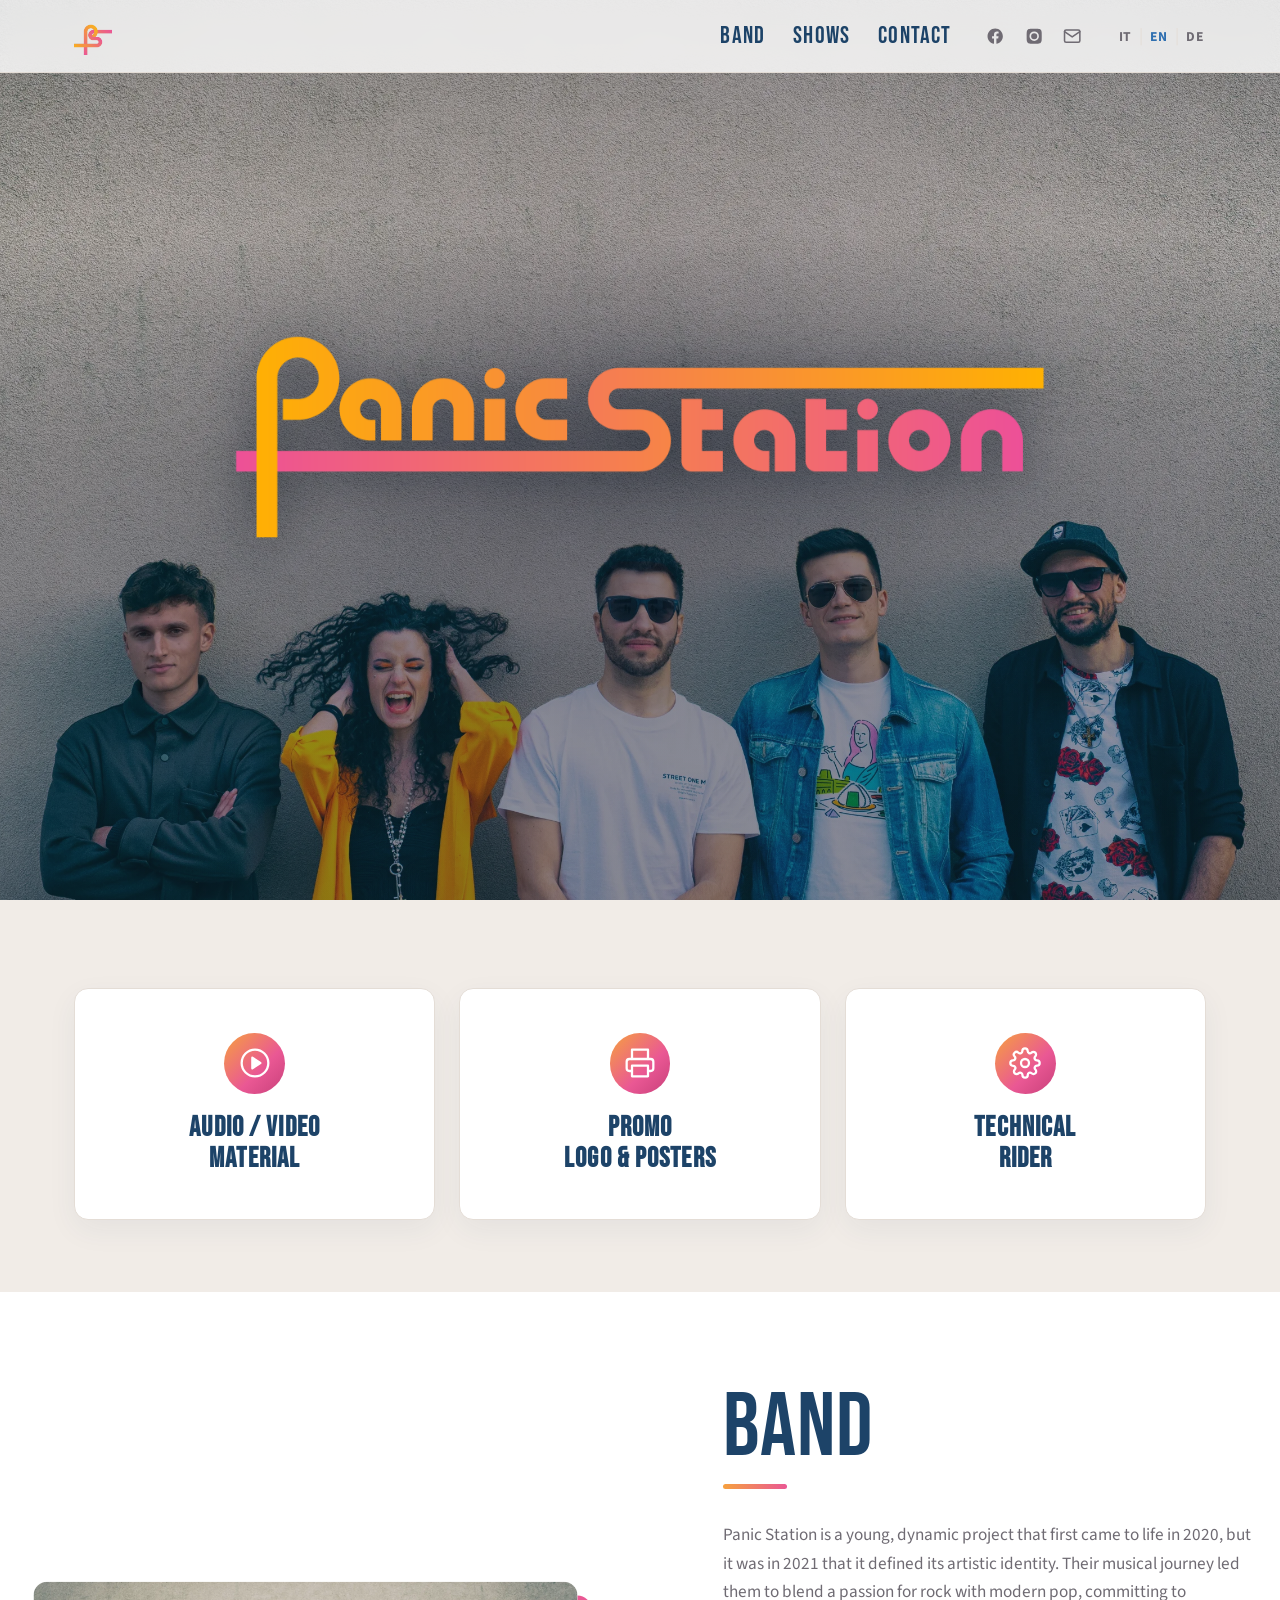
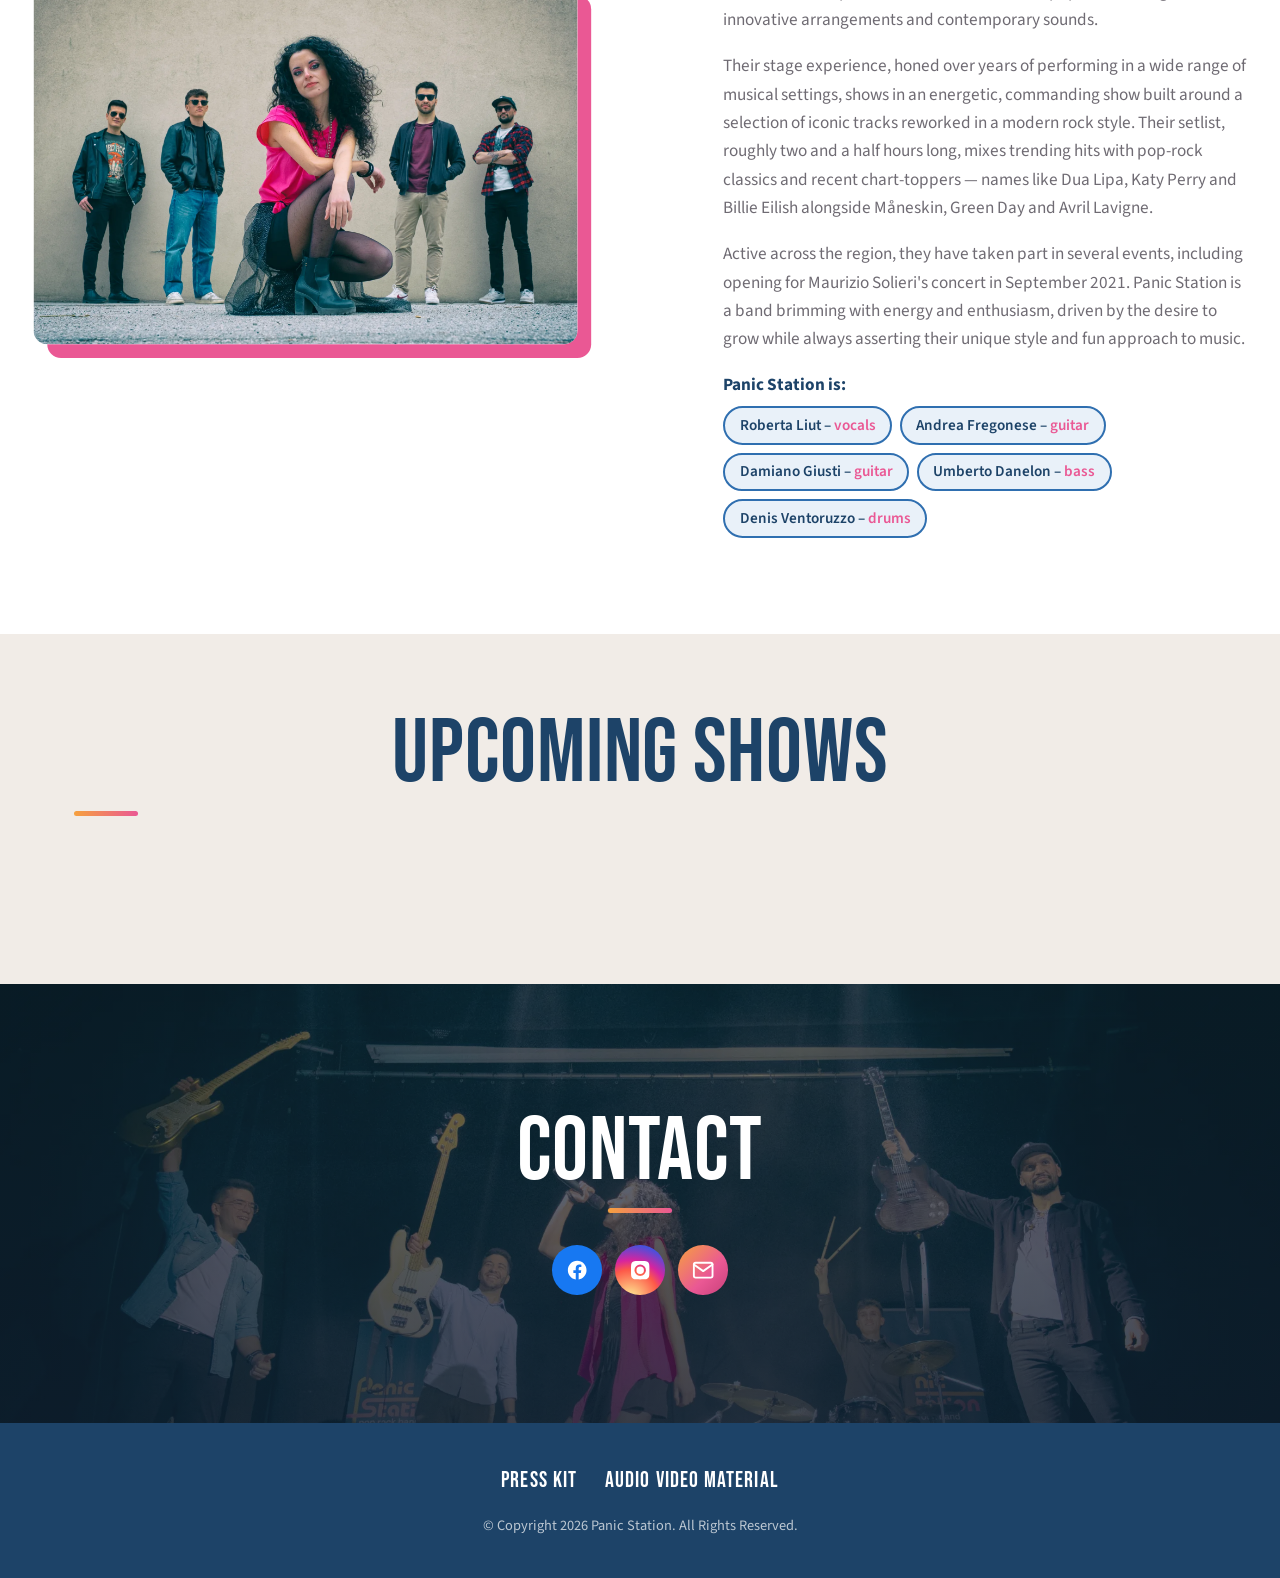
==== commit 8d7bf239: "fix(revamp B): original gradient logo in hero + edge-to-edge mobile Use the original orange/pink wor" ====
--- a/variant-b.html
+++ b/variant-b.html
@@ -52,7 +52,7 @@
       <img src="assets/images/copertina-desktop.webp" alt="Panic Station" fetchpriority="high">
     </picture>
     <div class="hero-scrim"></div>
-    <img class="hero-logo" src="assets/images/logo-blue.png" alt="Panic Station">
+    <img class="hero-logo" src="assets/images/logo-vettoriale-copy.pdf-svg.png" alt="Panic Station">
   </section>
 
   <!-- Quick links -->
--- a/variant-b.css
+++ b/variant-b.css
@@ -21,6 +21,7 @@
 }
 
 *, *::before, *::after { box-sizing: border-box; }
+html, body { max-width: 100%; overflow-x: hidden; }
 html { scroll-behavior: smooth; }
 body { margin: 0; font-family: var(--fb); font-size: 1.075rem; line-height: 1.65; color: var(--ink); background: var(--sand); -webkit-font-smoothing: antialiased; }
 a { color: inherit; text-decoration: none; }
@@ -75,13 +76,13 @@
 .hero-scrim {
   position: absolute; inset: 0;
   background:
-    radial-gradient(120% 80% at 50% 34%, rgba(15,28,45,.42) 0%, rgba(15,28,45,.12) 45%, rgba(15,28,45,0) 70%),
-    linear-gradient(180deg, rgba(15,28,45,.30) 0%, rgba(15,28,45,0) 26%, rgba(15,28,45,.42) 100%);
+    radial-gradient(115% 75% at 50% 50%, rgba(12,22,38,.5) 0%, rgba(12,22,38,.16) 46%, rgba(12,22,38,0) 72%),
+    linear-gradient(180deg, rgba(12,22,38,.32) 0%, rgba(12,22,38,0) 26%, rgba(12,22,38,.46) 100%);
 }
 .hero-logo {
   position: absolute; left: 50%; top: 50%; transform: translate(-50%,-52%);
   width: min(82%, 820px); height: auto; z-index: 2;
-  filter: drop-shadow(0 10px 30px rgba(8,20,35,.5));
+  filter: drop-shadow(0 8px 26px rgba(8,18,32,.55));
   animation: heroPop 1s cubic-bezier(.2,.8,.2,1) both;
 }
 @keyframes heroPop { from { opacity: 0; transform: translate(-50%,-46%) scale(.94); } to { opacity: 1; transform: translate(-50%,-52%) scale(1); } }
